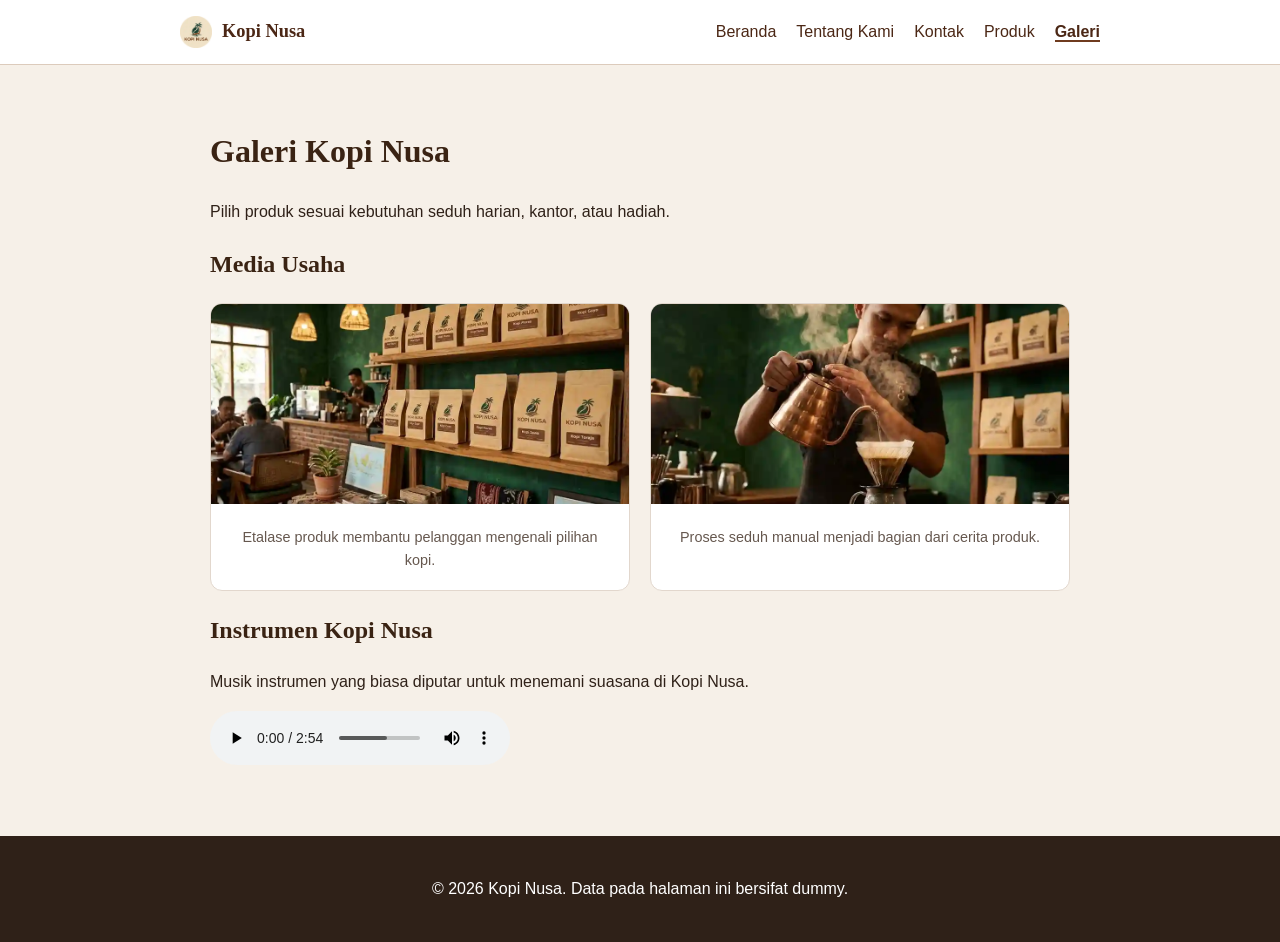
==== galeri.html @ d0b9334a "feat P03: Penambahan navigasi dan perbaikan media" ====
<!doctype html>
<html lang="id">

<head>
    <meta charset="utf-8" />
    <meta name="viewport" content="width=device-width, initial-scale=1" />
    <title>Galeri Kopi Nusa - Website UMKM</title>
    <link rel="stylesheet" href="css/style.css" />
</head>

<body>
    <a class="skip-link" href="#konten">Lewati ke konten utama</a>
    <header class="site-header">
        <nav class="nav" aria-label="Navigasi utama">
            <a class="brand" href="index.html">
                <img class="brand-logo" src="assets/images/logo_kopi_nusa_nw.webp" alt="Logo Kopi Nusa" />
                Kopi Nusa
            </a>
            <ul>
                <li><a href="index.html">Beranda</a></li>
                <li><a href="tentang.html">Tentang Kami</a></li>
                <li><a href="index.html#kontak">Kontak</a></li>
                <li><a href="produk.html">Produk</a></li>
                <li><a aria-current="page" href="galeri.html">Galeri</a></li>
            </ul>
        </nav>
    </header>
    <main id="konten" class="page">
        <h1>Galeri Kopi Nusa</h1>
        <p>Pilih produk sesuai kebutuhan seduh harian, kantor, atau hadiah.</p>
        <section aria-labelledby="media-title">
            <h2 id="media-title">Media Usaha</h2>
            <div class="gallery-list">
                <figure class="media-card">
                    <img src="assets/images/etalase_produk.webp" alt="Etalase Kopi Nusa berisi kemasan kopi lokal" />
                    <figcaption>Etalase produk membantu pelanggan mengenali pilihan kopi.</figcaption>
                </figure>
                <figure class="media-card">
                    <img src="assets/images/foto_barista.webp" alt="Barista menuang air panas ke dripper kopi" />
                    <figcaption>Proses seduh manual menjadi bagian dari cerita produk.</figcaption>
                </figure>
            </div>
        </section>
        <section aria-labelledby="instrumen-title">
            <h2 id="instrumen-title">Instrumen Kopi Nusa</h2>
            <p id="instrumen-note">Musik instrumen yang biasa diputar untuk menemani suasana di Kopi Nusa.
            </p>
            <audio controls aria-describedby="instrumen-note" src="assets/audio/kopi_nusa_instrumen.mp3">
                Browser Anda tidak mendukung pemutar audio.
            </audio>
        </section>
    </main>
    <footer class="site-footer">
        <p>&copy; 2026 Kopi Nusa. Data pada halaman ini bersifat dummy.</p>
    </footer>
</body>

</html>
---- css/style.css ----
/* Dasar & Tipografi */
* {
    box-sizing: border-box;
}

body {
    margin: 0;
    color: #2f2118;
    background-color: #f6f0e8;
    font-family: Arial, Helvetica, sans-serif;
    line-height: 1.6;
}

h1,
h2,
h3 {
    font-family: Georgia, "Times New Roman", serif;
    color: #3a2313;
}

.page {
    max-width: 900px;
    margin: 0 auto;
    padding: 40px 20px 64px;
}

/* Header & Navigasi */

.skip-link {
    position: absolute;
    left: -9999px;
    padding: 8px 12px;
    color: white;
    background: #2f2118;
    z-index: 10;
}

.skip-link:focus {
    top: 8px;
    left: 8px;
}

.site-header {
    padding: 16px 20px;
    background: #ffffff;
    border-bottom: 1px solid #dccbbc;
}

.nav {
    max-width: 920px;
    margin: 0 auto;
    display: flex;
    flex-wrap: wrap;
    align-items: center;
    justify-content: space-between;
    gap: 8px;
}

.brand {
    color: #4b2715;
    font-family: Georgia, serif;
    font-size: 1.15rem;
    font-weight: 700;
    text-decoration: none;
}

.nav ul {
    padding: 0;
    margin: 0;
    list-style: none;
    display: flex;
    gap: 20px;
}

.nav a {
    color: #4b2715;
    text-decoration: none;
}

.nav a:hover {
    text-decoration: underline;
}

.nav a[aria-current="page"] {
    font-weight: 800;
    border-bottom: 2px solid #6f3b1f;
}

a:focus-visible,
button:focus-visible {
    outline: 3px solid #2563eb;
    outline-offset: 3px;
}

/* Hero */

.hero {
    padding: 48px 32px;
    color: #ffffff;
    background-color: #6f3b1f;
    background-image: linear-gradient(160deg, #6f3b1f 0%, #4a2613 100%);
    border-radius: 16px;
    box-shadow: 0 4px 12px rgba(111, 59, 31, 0.2);
    text-align: center;
}

.hero h1 {
    margin: 8px 0 12px;
    color: #ffffff;
    font-size: 2.4rem;
}

.eyebrow {
    margin: 0;
    font-size: 0.85rem;
    font-weight: 700;
    letter-spacing: 0.08em;
    color: #ffd166;
}

.hero p {
    margin: 0 auto 24px;
    max-width: 460px;
    font-size: 1.05rem;
    opacity: 0.95;
}

.hero img {
    display: block;
    width: 100%;
    max-width: 420px;
    margin: 32px auto 0;
    border-radius: 12px;
}

button {
    padding: 12px 24px;
    color: #2f2118;
    font-size: 0.95rem;
    font-weight: 700;
    cursor: pointer;
    background-color: #ffd166;
    border: none;
    border-radius: 8px;
    transition: background-color 0.2s ease, transform 0.1s ease;
}

button:hover {
    background-color: #f7c548;
}

button:active {
    transform: scale(0.98);
}

/* Produk Unggulan */

.produk-section {
    margin-top: 48px;
}

.produk-section h2 {
    margin-bottom: 20px;
    font-size: 1.6rem;
    border-bottom: 2px solid #e0d5c8;
    padding-bottom: 8px;
}

.product-list {
    display: flex;
    flex-wrap: wrap;
    gap: 24px;
    justify-content: center;
}

.product-card {
    display: flex;
    flex-direction: column;
    overflow: hidden;
    background-color: #ffffff;
    border: 1px solid #e2d7cd;
    border-radius: 12px;
    box-sizing: border-box;
    flex: 1 1 250px;
    max-width: 280px;
}

.product-photo {
    display: block;
    width: 100%;
    height: 160px;
    object-fit: cover;
    background-color: #fcf8f3;
}

.product-body {
    padding: 18px 20px 22px;
    text-align: center;
    display: flex;
    flex-direction: column;
    align-items: center;
    flex: 1;
}

.product-card h3 {
    margin: 0 0 8px 0;
    font-size: 1.15rem;
    color: #4a2613;
}

.product-card .desc {
    margin: 0 0 16px 0;
    font-size: 0.9rem;
    color: #66584f;
    flex: 1;
}

.price {
    font-weight: 700;
    color: #6f3b1f;
    background-color: #fcf8f3;
    padding: 6px 16px;
    border-radius: 6px;
    font-size: 0.95rem;
    display: inline-block;
}

/* Kontak & Info Layanan */

.kontak-section {
    margin-top: 48px;
}

.kontak-section h2 {
    margin-bottom: 20px;
    font-size: 1.6rem;
    border-bottom: 2px solid #e0d5c8;
    padding-bottom: 8px;
}

.kontak-box {
    display: flex;
    flex-wrap: wrap;
    gap: 24px;
    justify-content: space-between;
    align-items: center;
    padding: 24px 28px;
    background-color: #fffaf3;
    border-left: 4px solid #6f3b1f;
    border-radius: 8px;
}

.kontak-info p {
    margin: 0 0 8px;
    font-size: 0.95rem;
}

.kontak-info p:last-child {
    margin-bottom: 0;
}

.kontak-link {
    display: inline-block;
    padding: 12px 22px;
    color: #ffffff;
    background-color: #6f3b1f;
    text-decoration: none;
    font-weight: 700;
    font-size: 0.95rem;
    border-radius: 8px;
    white-space: nowrap;
    transition: background-color 0.2s ease;
}

.kontak-link:hover {
    background-color: #4a2613;
}

/* Footer */

.site-footer {
    padding: 24px 20px;
    color: white;
    text-align: center;
    background: #2f2118;
}

/* Responsif */

@media (max-width: 640px) {
    .hero {
        padding: 36px 20px;
    }

    .hero h1 {
        font-size: 1.9rem;
    }

    .kontak-box {
        flex-direction: column;
        align-items: flex-start;
    }

    .kontak-link {
        width: 100%;
        text-align: center;
    }
}

/* Preferensi gerak */

@media (prefers-reduced-motion: reduce) {
    * {
        transition: none !important;
    }
}

/* Halaman Tentang */

.tentang-hero {
    padding: 40px 32px;
    text-align: center;
    background-color: #ffffff;
    border: 1px solid #e2d7cd;
    border-radius: 12px;
}

.tentang-hero .eyebrow {
    color: #6f3b1f;
}

.tentang-hero h1 {
    margin: 8px 0 12px;
    font-size: 2.1rem;
}

.tentang-hero p {
    margin: 0 auto;
    max-width: 480px;
    color: #66584f;
}

.tentang-hero img {
    display: block;
    width: 100%;
    max-width: 380px;
    margin: 28px auto 0;
    border-radius: 12px;
}

.nilai-section {
    margin-top: 48px;
}

.nilai-section h2 {
    margin-bottom: 20px;
    font-size: 1.6rem;
    border-bottom: 2px solid #e0d5c8;
    padding-bottom: 8px;
}

.nilai-section ul {
    margin: 0;
    padding: 0;
    list-style: none;
    display: grid;
    gap: 14px;
}

.nilai-section li {
    padding: 16px 20px;
    background-color: #fffaf3;
    border-left: 4px solid #6f3b1f;
    border-radius: 8px;
    color: #4a2613;
    font-size: 0.95rem;
}

/* Aside (Tips Pelanggan) */

.tips-section {
    margin-top: 48px;
    padding: 24px 28px;
    background-color: #ffffff;
    border: 1px dashed #6f3b1f;
    border-radius: 12px;
}

.tips-section h2 {
    margin-top: 0;
    margin-bottom: 16px;
    font-size: 1.4rem;
    color: #4a2613;
    border-bottom: 2px solid #e0d5c8;
    padding-bottom: 8px;
}

.tips-list {
    margin: 0;
    padding-left: 20px;
    color: #2f2118;
}

.tips-list li {
    margin-bottom: 10px;
    font-size: 0.95rem;
}

.tips-list li:last-child {
    margin-bottom: 0;
}

img {
    max-width: 100%;
    height: auto;
}

figure {
    margin: 0 0 24px;
}

figcaption {
    margin-top: 8px;
    color: #6b5b52;
}

table {
    width: 100%;
    border-collapse: collapse;
}

caption {
    margin-bottom: 8px;
    font-weight: 700;
    text-align: left;
}

th,
td {
    padding: 10px;
    text-align: left;
    border: 1px solid #dccbbc;
}

/* Galeri Produk (produk.html) — pakai Grid & Flexbox */

.product-gallery {
    margin: 24px 0 32px;
}

.produk-grid {
    display: grid;
    grid-template-columns: repeat(auto-fit, minmax(220px, 1fr));
    gap: 20px;
}

.produk-figure {
    margin: 0;
    display: flex;
    flex-direction: column;
    overflow: hidden;
    background-color: #ffffff;
    border: 1px solid #e2d7cd;
    border-radius: 12px;
}

.produk-figure img {
    display: block;
    width: 100%;
    height: 180px;
    object-fit: cover;
}

.produk-figure figcaption {
    display: flex;
    flex-direction: column;
    gap: 4px;
    padding: 14px 16px 18px;
    text-align: center;
}

.produk-figure figcaption strong {
    color: #4a2613;
    font-size: 1rem;
}

.produk-figure figcaption span {
    color: #66584f;
    font-size: 0.9rem;
}

.produk-baru {
    border: 2px solid #ffd166;
}

.badge {
    display: inline-block;
    margin-left: 6px;
    padding: 2px 8px;
    color: #4a2613;
    background-color: #ffd166;
    border-radius: 999px;
    font-size: 0.7rem;
    font-weight: 700;
    vertical-align: middle;
}

.brand {
    display: flex;
    align-items: center;
    gap: 10px;
}

.brand-logo {
    display: block;
    width: 32px;
    height: 32px;
    object-fit: contain;
}
/* Galeri Media (galeri.html) */

.gallery-list {
    display: grid;
    grid-template-columns: repeat(auto-fit, minmax(220px, 1fr));
    gap: 20px;
    margin-top: 20px;
}

.media-card {
    margin: 0;
    display: flex;
    flex-direction: column;
    overflow: hidden;
    background-color: #ffffff;
    border: 1px solid #e2d7cd;
    border-radius: 12px;
}

.media-card img {
    display: block;
    width: 100%;
    height: 200px;
    object-fit: cover;
}

.media-card figcaption {
    padding: 14px 16px 18px;
    text-align: center;
    color: #66584f;
    font-size: 0.9rem;
}
.kontak-aksi {
    display: flex;
    flex-direction: column;
    gap: 12px;
}
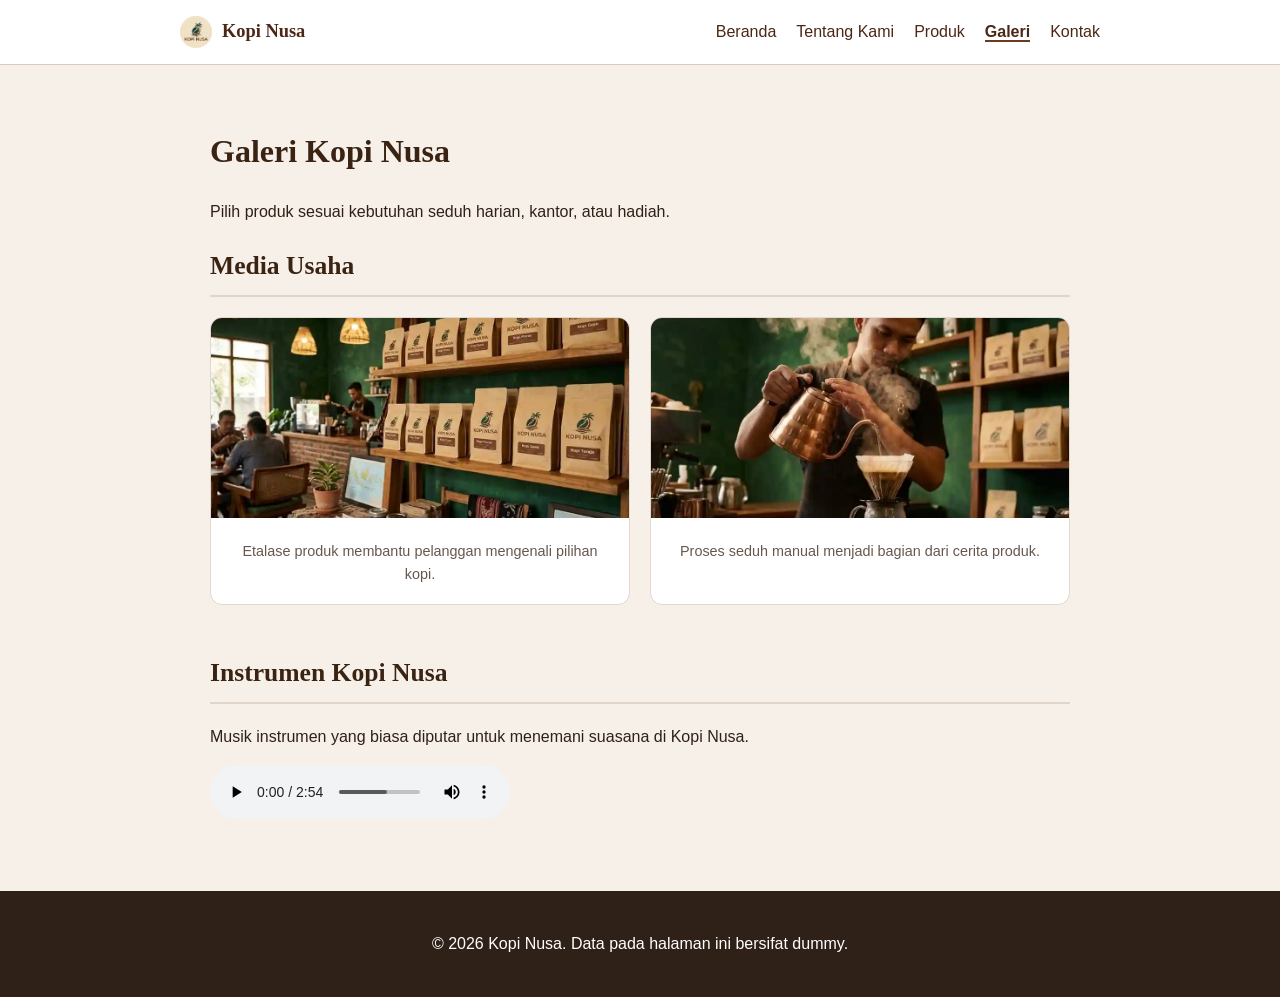
==== commit fe2d19ed: "feat : menambah navigasi kontak dan halaman kontak" ====
--- a/galeri.html
+++ b/galeri.html
@@ -19,9 +19,9 @@
             <ul>
                 <li><a href="index.html">Beranda</a></li>
                 <li><a href="tentang.html">Tentang Kami</a></li>
-                <li><a href="index.html#kontak">Kontak</a></li>
                 <li><a href="produk.html">Produk</a></li>
                 <li><a aria-current="page" href="galeri.html">Galeri</a></li>
+                <li><a href="kontak.html">Kontak</a></li>
             </ul>
         </nav>
     </header>
--- a/css/style.css
+++ b/css/style.css
@@ -315,9 +315,9 @@
     }
 }
 
-/* Halaman Tentang */
-
-.tentang-hero {
+/* Hero halaman dalam (Tentang, Kontak, Produk, Galeri) */
+
+.page-hero {
     padding: 40px 32px;
     text-align: center;
     background-color: #ffffff;
@@ -325,22 +325,22 @@
     border-radius: 12px;
 }
 
-.tentang-hero .eyebrow {
+.page-hero .eyebrow {
     color: #6f3b1f;
 }
 
-.tentang-hero h1 {
+.page-hero h1 {
     margin: 8px 0 12px;
     font-size: 2.1rem;
 }
 
-.tentang-hero p {
+.page-hero p {
     margin: 0 auto;
     max-width: 480px;
     color: #66584f;
 }
 
-.tentang-hero img {
+.page-hero img {
     display: block;
     width: 100%;
     max-width: 380px;
@@ -517,6 +517,7 @@
     height: 32px;
     object-fit: contain;
 }
+
 /* Galeri Media (galeri.html) */
 
 .gallery-list {
@@ -549,8 +550,149 @@
     color: #66584f;
     font-size: 0.9rem;
 }
+
 .kontak-aksi {
     display: flex;
     flex-direction: column;
     gap: 12px;
+}
+
+/* Jarak & judul antar-section di halaman dalam (Kontak, Produk, Galeri) */
+
+main > section + section {
+    margin-top: 48px;
+}
+
+main > section h2 {
+    margin-bottom: 20px;
+    font-size: 1.6rem;
+    border-bottom: 2px solid #e0d5c8;
+    padding-bottom: 8px;
+}
+
+#form-kontak {
+    padding: 28px 28px 32px;
+    background-color: #ffffff;
+    border: 1px solid #e2d7cd;
+    border-radius: 12px;
+}
+
+.field {
+    margin-bottom: 20px;
+}
+
+.field label {
+    display: block;
+    margin-bottom: 8px;
+    font-weight: 700;
+    color: #4a2613;
+}
+
+.field input[type="text"],
+.field input[type="email"],
+.field input[type="tel"],
+.field select,
+.field textarea {
+    width: 100%;
+    padding: 12px 14px;
+    color: #2f2118;
+    font-size: 1rem;
+    font-family: inherit;
+    background-color: #fcf8f3;
+    border: 1px solid #dccbbc;
+    border-radius: 8px;
+    transition: border-color 0.2s ease, background-color 0.2s ease;
+}
+
+.field input:hover,
+.field select:hover,
+.field textarea:hover {
+    border-color: #b79c86;
+}
+
+.field input:focus-visible,
+.field select:focus-visible,
+.field textarea:focus-visible {
+    background-color: #ffffff;
+    border-color: #6f3b1f;
+    outline: 3px solid #2563eb;
+    outline-offset: 2px;
+}
+
+.field select {
+    cursor: pointer;
+}
+
+.field textarea {
+    resize: vertical;
+    min-height: 130px;
+    line-height: 1.5;
+}
+
+.hint {
+    margin: 8px 0 0;
+    color: #66584f;
+    font-size: 0.85rem;
+}
+
+fieldset {
+    margin: 0 0 20px;
+    padding: 18px 20px 20px;
+    background-color: #fcf8f3;
+    border: 1px solid #dccbbc;
+    border-radius: 8px;
+}
+
+legend {
+    padding: 0 8px;
+    font-size: 1rem;
+    font-weight: 700;
+    color: #4a2613;
+}
+
+fieldset label {
+    display: flex;
+    align-items: center;
+    gap: 10px;
+    margin-bottom: 10px;
+    font-size: 0.95rem;
+    color: #2f2118;
+}
+
+fieldset label:last-child {
+    margin-bottom: 0;
+}
+
+fieldset input[type="radio"] {
+    width: 18px;
+    height: 18px;
+    accent-color: #6f3b1f;
+    flex-shrink: 0;
+}
+
+fieldset input[type="radio"]:focus-visible {
+    outline: 3px solid #2563eb;
+    outline-offset: 2px;
+}
+
+#form-kontak button[type="submit"] {
+    margin-top: 8px;
+    width: 100%;
+}
+
+@media (min-width: 480px) {
+    #form-kontak button[type="submit"] {
+        width: auto;
+        min-width: 220px;
+    }
+}
+
+#preview-form {
+    padding: 16px 18px;
+    white-space: pre-wrap;
+    color: #2f2118;
+    background: #ffffff;
+    border: 1px solid #dccbbc;
+    border-radius: 8px;
+    font-size: 0.95rem;
 }
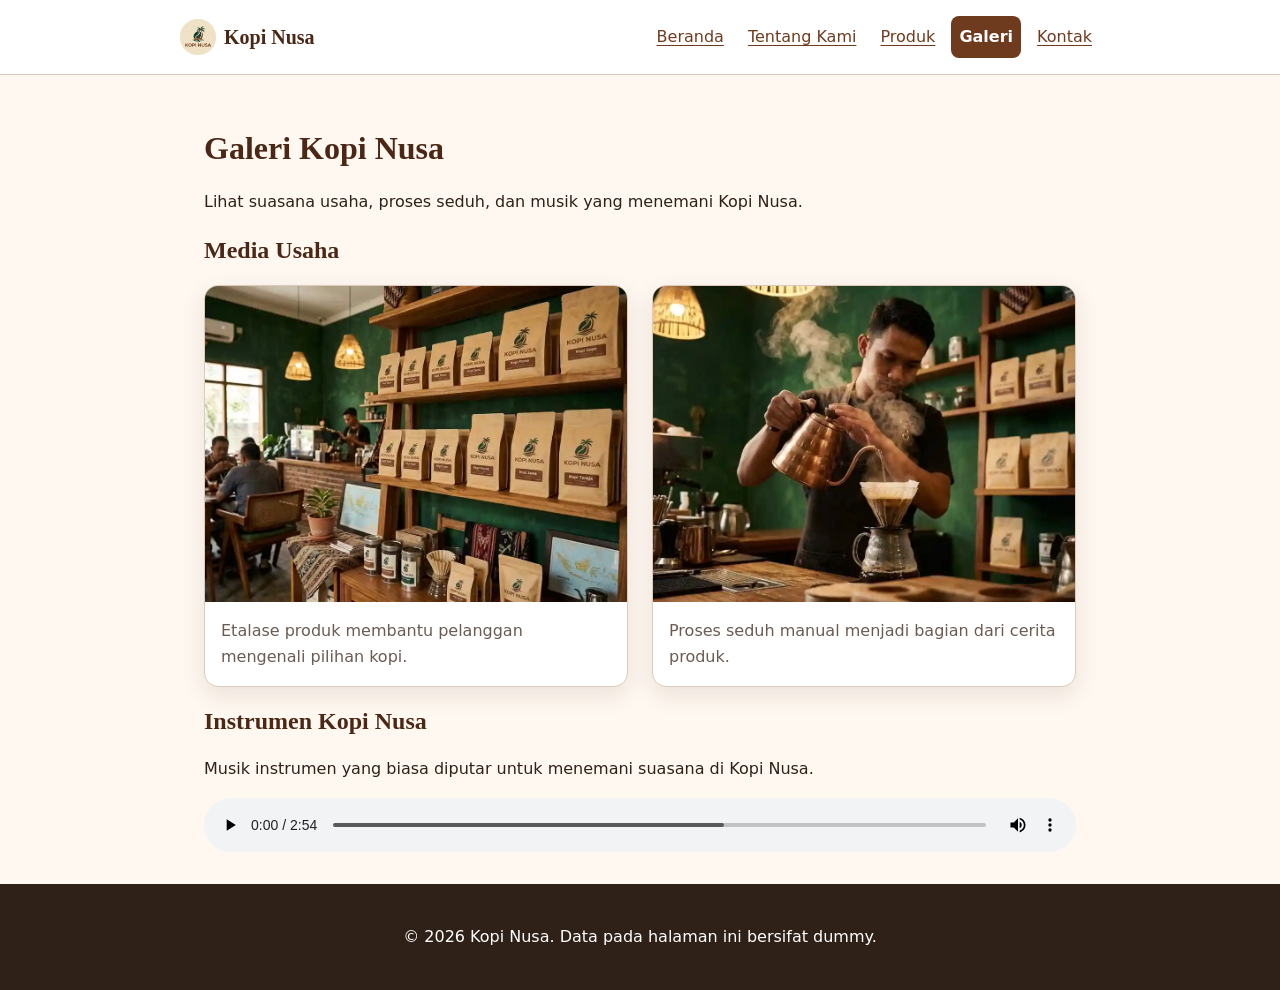
==== commit ce645951: "Feat (P06) : Penambahan flex dan grid, serta penyesuaian html dan css" ====
--- a/galeri.html
+++ b/galeri.html
@@ -27,10 +27,10 @@
     </header>
     <main id="konten" class="page">
         <h1>Galeri Kopi Nusa</h1>
-        <p>Pilih produk sesuai kebutuhan seduh harian, kantor, atau hadiah.</p>
+        <p>Lihat suasana usaha, proses seduh, dan musik yang menemani Kopi Nusa.</p>
         <section aria-labelledby="media-title">
             <h2 id="media-title">Media Usaha</h2>
-            <div class="gallery-list">
+            <div class="gallery-grid">
                 <figure class="media-card">
                     <img src="assets/images/etalase_produk.webp" alt="Etalase Kopi Nusa berisi kemasan kopi lokal" />
                     <figcaption>Etalase produk membantu pelanggan mengenali pilihan kopi.</figcaption>
--- a/css/style.css
+++ b/css/style.css
@@ -1,698 +1,549 @@
-/* Dasar & Tipografi */
-* {
+:root {
+    --color-primary: #6f3b1f;
+    --color-primary-strong: #4b2715;
+    --color-text: #2f2118;
+    --color-muted: #6b5b52;
+    --color-surface: #ffffff;
+    --color-surface-soft: #fff8f0;
+    --color-border: #dccbbc;
+    --color-focus: #1d4ed8;
+    --space-1: 0.5rem;
+    --space-2: 0.75rem;
+    --space-3: 1rem;
+    --space-4: 1.5rem;
+    --space-5: 2rem;
+    --radius-sm: 0.5rem;
+    --radius-md: 0.875rem;
+    --shadow-card: 0 0.5rem 1.5rem rgb(47 33 24 / 0.1);
+
+    --color-accent-text: #9a4a10;
+    --color-interactive-bg: #ffd166;
+    --color-interactive-hover: #ffbf3d;
+    --color-focus-inverse: #ffd166;
+    --color-border-strong: #8a7565;
+
+    --radius-lg: 1.5rem;
+    --radius-pill: 999px;
+
+    --font-body: system-ui, -apple-system, BlinkMacSystemFont, "Segoe UI", sans-serif;
+    --font-heading: Georgia, "Times New Roman", serif;
+}
+
+*,
+*::before,
+*::after {
     box-sizing: border-box;
 }
 
+html {
+    color-scheme: light;
+}
+
 body {
     margin: 0;
-    color: #2f2118;
-    background-color: #f6f0e8;
-    font-family: Arial, Helvetica, sans-serif;
+    color: var(--color-text);
+    background: var(--color-surface-soft);
+    font-family: var(--font-body);
+    font-size: 1rem;
     line-height: 1.6;
 }
 
 h1,
 h2,
 h3 {
-    font-family: Georgia, "Times New Roman", serif;
-    color: #3a2313;
+    color: var(--color-primary-strong);
+    font-family: var(--font-heading);
+    line-height: 1.25;
+}
+
+a {
+    color: var(--color-primary);
+    text-decoration: underline;
+    text-underline-offset: 0.2em;
+}
+
+a:hover {
+    color: var(--color-primary-strong);
+    text-decoration-thickness: 3px;
+}
+
+img {
+    max-width: 100%;
+    height: auto;
+}
+
+figure {
+    margin: 0 0 var(--space-4);
+}
+
+figcaption {
+    margin-top: var(--space-1);
+    color: var(--color-muted);
 }
 
 .page {
-    max-width: 900px;
+    max-width: 920px;
     margin: 0 auto;
-    padding: 40px 20px 64px;
-}
-
-/* Header & Navigasi */
+    padding: var(--space-5) var(--space-4);
+}
+
+.produk-section,
+.kontak-section {
+    margin-top: var(--space-5);
+}
+
+.eyebrow {
+    margin: 0 0 var(--space-1);
+    color: var(--color-accent-text);
+    font-weight: 700;
+    letter-spacing: 0.14em;
+    text-transform: uppercase;
+}
+
+.hint {
+    margin: var(--space-1) 0 0;
+    color: var(--color-muted);
+    font-size: 0.875rem;
+}
 
 .skip-link {
     position: absolute;
     left: -9999px;
-    padding: 8px 12px;
-    color: white;
-    background: #2f2118;
     z-index: 10;
+    padding: var(--space-1) var(--space-3);
+    color: var(--color-surface);
+    background: var(--color-text);
 }
 
 .skip-link:focus {
-    top: 8px;
-    left: 8px;
+    top: var(--space-1);
+    left: var(--space-1);
+}
+
+a:focus-visible,
+button:focus-visible,
+input:focus-visible,
+select:focus-visible,
+textarea:focus-visible {
+    outline: 3px solid var(--color-focus);
+    outline-offset: 3px;
+}
+
+.hero a:focus-visible,
+.hero button:focus-visible,
+.site-footer a:focus-visible,
+.skip-link:focus-visible {
+    outline-color: var(--color-focus-inverse);
 }
 
 .site-header {
-    padding: 16px 20px;
-    background: #ffffff;
-    border-bottom: 1px solid #dccbbc;
+    padding: var(--space-3) var(--space-4);
+    background: var(--color-surface);
+    border-bottom: 1px solid var(--color-border);
 }
 
 .nav {
+    display: flex;
+    flex-direction: row;
+    flex-wrap: wrap;
+    align-items: center;            
+    justify-content: space-between; 
+    gap: var(--space-1) var(--space-4);
     max-width: 920px;
     margin: 0 auto;
+}
+
+.brand {
+    display: inline-flex;
+    align-items: center;
+    gap: var(--space-1);
+    color: var(--color-primary-strong);
+    font-family: var(--font-heading);
+    font-size: 1.25rem;
+    font-weight: 800;
+    text-decoration: none;
+}
+
+.brand-logo {
+    width: 2.25rem;
+    height: 2.25rem;
+}
+
+.nav ul {
     display: flex;
     flex-wrap: wrap;
     align-items: center;
-    justify-content: space-between;
-    gap: 8px;
-}
-
-.brand {
-    color: #4b2715;
-    font-family: Georgia, serif;
-    font-size: 1.15rem;
+    gap: var(--space-1);
+    padding: 0;
+    margin: 0;
+    list-style: none;
+}
+
+.nav li a {
+    display: inline-block;
+    padding: var(--space-1);
+    border-radius: var(--radius-sm);
+}
+
+.nav li a[aria-current="page"] {
+    color: var(--color-surface);
+    background: var(--color-primary);
+    font-weight: 800;
+    text-decoration: none;
+}
+
+button,
+.kontak-link,
+.card-link {
+    display: inline-block;
+    padding: var(--space-1) var(--space-4);
+    color: var(--color-text);
+    font: inherit;
     font-weight: 700;
     text-decoration: none;
-}
-
-.nav ul {
-    padding: 0;
-    margin: 0;
-    list-style: none;
-    display: flex;
-    gap: 20px;
-}
-
-.nav a {
-    color: #4b2715;
-    text-decoration: none;
-}
-
-.nav a:hover {
-    text-decoration: underline;
-}
-
-.nav a[aria-current="page"] {
+    cursor: pointer;
+    background: var(--color-interactive-bg);
+    border: 2px solid var(--color-interactive-bg);
+    border-radius: var(--radius-pill);
+}
+
+button:hover,
+.kontak-link:hover,
+.card-link:hover {
+    color: var(--color-text);
+    background: var(--color-interactive-hover);
+    border-color: var(--color-interactive-hover);
+}
+
+.card-link {
+    padding: var(--space-1) var(--space-3);
+}
+
+.kontak-link-ig,
+.card-link-secondary,
+.button-secondary {
+    color: var(--color-primary);
+    background: var(--color-surface);
+    border-color: var(--color-primary);
+}
+
+.kontak-link-ig:hover,
+.card-link-secondary:hover,
+.button-secondary:hover {
+    color: var(--color-surface);
+    background: var(--color-primary);
+    border-color: var(--color-primary);
+}
+
+.hero {
+    display: grid;
+    grid-template-columns: minmax(0, 1.2fr) minmax(0, 1fr);
+    grid-template-rows: auto;
+    gap: var(--space-5);
+    align-items: center;
+    padding: var(--space-5);
+    color: var(--color-surface);
+    background: var(--color-primary);
+    border-radius: var(--radius-lg);
+}
+
+.hero-content {
+    display: flex;
+    flex-direction: column;         
+    align-items: flex-start;        
+    gap: var(--space-3);
+}
+
+.hero-content > * {
+    margin: 0;
+}
+
+.hero h1 {
+    color: var(--color-surface);
+}
+
+.hero .eyebrow {
+    color: var(--color-surface);
+}
+
+.hero-image {
+    display: block;
+    width: 100%;
+    aspect-ratio: 4 / 3;
+    object-fit: cover;
+    border-radius: var(--radius-md);
+}
+
+.page-hero,
+.tentang-hero {
+    padding: var(--space-4);
+    margin-bottom: var(--space-4);
+    background: var(--color-surface);
+    border: 1px solid var(--color-border);
+    border-radius: var(--radius-lg);
+}
+
+.tentang-hero img {
+    display: block;
+    border-radius: var(--radius-md);
+}
+
+.product-grid {
+    display: grid;
+    grid-template-columns: repeat(2, minmax(0, 1fr));
+    gap: var(--space-4);
+    align-items: stretch;           
+}
+
+.product-card {
+    position: relative;             
+    display: flex;
+    flex-direction: column;         
+    margin: 0;
+    overflow: hidden;
+    background: var(--color-surface);
+    border: 1px solid var(--color-border);
+    border-radius: var(--radius-md);
+    box-shadow: var(--shadow-card);
+}
+
+.product-card-new {
+    border: 2px solid var(--color-accent-text);
+}
+
+.product-photo,
+.product-card img {
+    display: block;
+    width: 100%;
+    aspect-ratio: 4 / 3;
+    object-fit: cover;
+}
+
+.product-body {
+    display: flex;
+    flex: 1;                        
+    flex-direction: column;
+    gap: var(--space-1);
+    padding: var(--space-3);
+    margin: 0;
+}
+
+.product-body h3,
+.product-body p {
+    margin: 0;
+}
+
+.price {
+    color: var(--color-accent-text);
+    font-size: 1.125rem;
     font-weight: 800;
-    border-bottom: 2px solid #6f3b1f;
-}
-
-a:focus-visible,
-button:focus-visible {
-    outline: 3px solid #2563eb;
-    outline-offset: 3px;
-}
-
-/* Hero */
-
-.hero {
-    padding: 48px 32px;
-    color: #ffffff;
-    background-color: #6f3b1f;
-    background-image: linear-gradient(160deg, #6f3b1f 0%, #4a2613 100%);
-    border-radius: 16px;
-    box-shadow: 0 4px 12px rgba(111, 59, 31, 0.2);
-    text-align: center;
-}
-
-.hero h1 {
-    margin: 8px 0 12px;
-    color: #ffffff;
-    font-size: 2.4rem;
-}
-
-.eyebrow {
-    margin: 0;
-    font-size: 0.85rem;
+}
+
+.card-actions {
+    display: flex;
+    flex-direction: row;            
+    flex-wrap: wrap;
+    align-items: center;            
+    gap: var(--space-1);
+    margin-top: auto;               
+    padding-top: var(--space-1);
+}
+
+.product-badge {
+    position: absolute;
+    top: var(--space-2);
+    right: var(--space-2);
+    display: inline-block;
+    padding: 0 var(--space-1);
+    color: var(--color-surface);
+    font-family: var(--font-body);
+    font-size: 0.8125rem;
     font-weight: 700;
-    letter-spacing: 0.08em;
-    color: #ffd166;
-}
-
-.hero p {
-    margin: 0 auto 24px;
-    max-width: 460px;
-    font-size: 1.05rem;
-    opacity: 0.95;
-}
-
-.hero img {
+    line-height: 1.4;
+    background: var(--color-accent-text);
+    border-radius: var(--radius-pill);
+}
+
+.kontak-box {
+    display: flex;
+    flex-direction: row;            
+    flex-wrap: wrap;
+    align-items: flex-start;        
+    gap: var(--space-4);
+    padding: var(--space-4);
+    background: var(--color-surface);
+    border: 1px solid var(--color-border);
+    border-radius: var(--radius-md);
+}
+
+.kontak-info,
+.kontak-aksi {
+    flex: 1 1 16rem;
+    min-width: 0;
+}
+
+.kontak-info p {
+    margin: 0 0 var(--space-1);
+}
+
+.kontak-aksi {
+    display: flex;
+    flex-direction: column;         
+    align-items: flex-start;        
+    gap: var(--space-1);
+}
+
+.gallery-grid {
+    display: grid;
+    grid-template-columns: repeat(2, minmax(0, 1fr));
+    gap: var(--space-4);
+    align-items: start;
+}
+
+.media-card {
+    margin: 0;
+    overflow: hidden;
+    background: var(--color-surface);
+    border: 1px solid var(--color-border);
+    border-radius: var(--radius-md);
+    box-shadow: var(--shadow-card);
+}
+
+.media-card img {
     display: block;
     width: 100%;
-    max-width: 420px;
-    margin: 32px auto 0;
-    border-radius: 12px;
-}
-
-button {
-    padding: 12px 24px;
-    color: #2f2118;
-    font-size: 0.95rem;
-    font-weight: 700;
-    cursor: pointer;
-    background-color: #ffd166;
-    border: none;
-    border-radius: 8px;
-    transition: background-color 0.2s ease, transform 0.1s ease;
-}
-
-button:hover {
-    background-color: #f7c548;
-}
-
-button:active {
-    transform: scale(0.98);
-}
-
-/* Produk Unggulan */
-
-.produk-section {
-    margin-top: 48px;
-}
-
-.produk-section h2 {
-    margin-bottom: 20px;
-    font-size: 1.6rem;
-    border-bottom: 2px solid #e0d5c8;
-    padding-bottom: 8px;
-}
-
-.product-list {
-    display: flex;
-    flex-wrap: wrap;
-    gap: 24px;
-    justify-content: center;
-}
-
-.product-card {
-    display: flex;
-    flex-direction: column;
-    overflow: hidden;
-    background-color: #ffffff;
-    border: 1px solid #e2d7cd;
-    border-radius: 12px;
-    box-sizing: border-box;
-    flex: 1 1 250px;
-    max-width: 280px;
-}
-
-.product-photo {
+    aspect-ratio: 4 / 3;
+    object-fit: cover;
+}
+
+.media-card figcaption {
+    padding: var(--space-3);
+    margin: 0;
+}
+
+audio {
     display: block;
     width: 100%;
-    height: 160px;
-    object-fit: cover;
-    background-color: #fcf8f3;
-}
-
-.product-body {
-    padding: 18px 20px 22px;
-    text-align: center;
-    display: flex;
-    flex-direction: column;
-    align-items: center;
-    flex: 1;
-}
-
-.product-card h3 {
-    margin: 0 0 8px 0;
-    font-size: 1.15rem;
-    color: #4a2613;
-}
-
-.product-card .desc {
-    margin: 0 0 16px 0;
-    font-size: 0.9rem;
-    color: #66584f;
-    flex: 1;
-}
-
-.price {
-    font-weight: 700;
-    color: #6f3b1f;
-    background-color: #fcf8f3;
-    padding: 6px 16px;
-    border-radius: 6px;
-    font-size: 0.95rem;
-    display: inline-block;
-}
-
-/* Kontak & Info Layanan */
-
-.kontak-section {
-    margin-top: 48px;
-}
-
-.kontak-section h2 {
-    margin-bottom: 20px;
-    font-size: 1.6rem;
-    border-bottom: 2px solid #e0d5c8;
-    padding-bottom: 8px;
-}
-
-.kontak-box {
-    display: flex;
-    flex-wrap: wrap;
-    gap: 24px;
-    justify-content: space-between;
-    align-items: center;
-    padding: 24px 28px;
-    background-color: #fffaf3;
-    border-left: 4px solid #6f3b1f;
-    border-radius: 8px;
-}
-
-.kontak-info p {
-    margin: 0 0 8px;
-    font-size: 0.95rem;
-}
-
-.kontak-info p:last-child {
-    margin-bottom: 0;
-}
-
-.kontak-link {
-    display: inline-block;
-    padding: 12px 22px;
-    color: #ffffff;
-    background-color: #6f3b1f;
-    text-decoration: none;
-    font-weight: 700;
-    font-size: 0.95rem;
-    border-radius: 8px;
-    white-space: nowrap;
-    transition: background-color 0.2s ease;
-}
-
-.kontak-link:hover {
-    background-color: #4a2613;
-}
-
-/* Footer */
-
-.site-footer {
-    padding: 24px 20px;
-    color: white;
-    text-align: center;
-    background: #2f2118;
-}
-
-/* Responsif */
-
-@media (max-width: 640px) {
-    .hero {
-        padding: 36px 20px;
-    }
-
-    .hero h1 {
-        font-size: 1.9rem;
-    }
-
-    .kontak-box {
-        flex-direction: column;
-        align-items: flex-start;
-    }
-
-    .kontak-link {
-        width: 100%;
-        text-align: center;
-    }
-}
-
-/* Preferensi gerak */
-
-@media (prefers-reduced-motion: reduce) {
-    * {
-        transition: none !important;
-    }
-}
-
-/* Hero halaman dalam (Tentang, Kontak, Produk, Galeri) */
-
-.page-hero {
-    padding: 40px 32px;
-    text-align: center;
-    background-color: #ffffff;
-    border: 1px solid #e2d7cd;
-    border-radius: 12px;
-}
-
-.page-hero .eyebrow {
-    color: #6f3b1f;
-}
-
-.page-hero h1 {
-    margin: 8px 0 12px;
-    font-size: 2.1rem;
-}
-
-.page-hero p {
-    margin: 0 auto;
-    max-width: 480px;
-    color: #66584f;
-}
-
-.page-hero img {
-    display: block;
-    width: 100%;
-    max-width: 380px;
-    margin: 28px auto 0;
-    border-radius: 12px;
-}
-
-.nilai-section {
-    margin-top: 48px;
-}
-
-.nilai-section h2 {
-    margin-bottom: 20px;
-    font-size: 1.6rem;
-    border-bottom: 2px solid #e0d5c8;
-    padding-bottom: 8px;
-}
-
-.nilai-section ul {
-    margin: 0;
-    padding: 0;
-    list-style: none;
-    display: grid;
-    gap: 14px;
-}
-
-.nilai-section li {
-    padding: 16px 20px;
-    background-color: #fffaf3;
-    border-left: 4px solid #6f3b1f;
-    border-radius: 8px;
-    color: #4a2613;
-    font-size: 0.95rem;
-}
-
-/* Aside (Tips Pelanggan) */
+}
+
+.product-card figcaption.product-body {
+    margin: 0;
+    color: var(--color-muted);
+}
 
 .tips-section {
-    margin-top: 48px;
-    padding: 24px 28px;
-    background-color: #ffffff;
-    border: 1px dashed #6f3b1f;
-    border-radius: 12px;
-}
-
-.tips-section h2 {
-    margin-top: 0;
-    margin-bottom: 16px;
-    font-size: 1.4rem;
-    color: #4a2613;
-    border-bottom: 2px solid #e0d5c8;
-    padding-bottom: 8px;
+    padding: var(--space-3) var(--space-4);
+    margin-top: var(--space-5);
+    background: var(--color-surface);
+    border-left: 6px solid var(--color-accent-text);
+    border-radius: var(--radius-sm);
 }
 
 .tips-list {
-    margin: 0;
-    padding-left: 20px;
-    color: #2f2118;
-}
-
-.tips-list li {
-    margin-bottom: 10px;
-    font-size: 0.95rem;
-}
-
-.tips-list li:last-child {
-    margin-bottom: 0;
-}
-
-img {
-    max-width: 100%;
-    height: auto;
-}
-
-figure {
-    margin: 0 0 24px;
-}
-
-figcaption {
-    margin-top: 8px;
-    color: #6b5b52;
+    padding-left: var(--space-4);
 }
 
 table {
     width: 100%;
+    background: var(--color-surface);
     border-collapse: collapse;
 }
 
 caption {
-    margin-bottom: 8px;
+    margin-bottom: var(--space-1);
     font-weight: 700;
     text-align: left;
 }
 
 th,
 td {
-    padding: 10px;
+    padding: var(--space-1) var(--space-3);
     text-align: left;
-    border: 1px solid #dccbbc;
-}
-
-/* Galeri Produk (produk.html) — pakai Grid & Flexbox */
-
-.product-gallery {
-    margin: 24px 0 32px;
-}
-
-.produk-grid {
-    display: grid;
-    grid-template-columns: repeat(auto-fit, minmax(220px, 1fr));
-    gap: 20px;
-}
-
-.produk-figure {
-    margin: 0;
-    display: flex;
-    flex-direction: column;
-    overflow: hidden;
-    background-color: #ffffff;
-    border: 1px solid #e2d7cd;
-    border-radius: 12px;
-}
-
-.produk-figure img {
+    border: 1px solid var(--color-border-strong);
+}
+
+thead th {
+    color: var(--color-surface);
+    background: var(--color-primary);
+}
+
+.field {
+    margin-bottom: var(--space-3);
+}
+
+.field label {
+    display: block;
+    margin-bottom: var(--space-1);
+    font-weight: 700;
+}
+
+input[type="text"],
+input[type="email"],
+input[type="tel"],
+select,
+textarea {
     display: block;
     width: 100%;
-    height: 180px;
-    object-fit: cover;
-}
-
-.produk-figure figcaption {
-    display: flex;
-    flex-direction: column;
-    gap: 4px;
-    padding: 14px 16px 18px;
+    padding: var(--space-1) var(--space-3);
+    color: var(--color-text);
+    font: inherit;
+    background: var(--color-surface);
+    border: 2px solid var(--color-border-strong);
+    border-radius: var(--radius-sm);
+}
+
+input::placeholder,
+textarea::placeholder {
+    color: var(--color-muted);
+}
+
+input:focus-visible,
+select:focus-visible,
+textarea:focus-visible {
+    border-color: var(--color-focus);
+}
+
+fieldset {
+    padding: var(--space-3);
+    margin: 0 0 var(--space-3);
+    border: 1px solid var(--color-border-strong);
+    border-radius: var(--radius-sm);
+}
+
+legend {
+    padding: 0 var(--space-1);
+    font-weight: 700;
+}
+
+fieldset label {
+    display: block;
+    padding: var(--space-1) 0;
+}
+
+input[type="radio"] {
+    width: auto;
+    accent-color: var(--color-primary);
+}
+
+.form-actions {
+    display: flex;
+    flex-direction: row;            
+    flex-wrap: wrap;
+    align-items: center;
+    gap: var(--space-2);
+}
+
+#preview-form {
+    padding: var(--space-3);
+    white-space: pre-wrap;
+    background: var(--color-surface);
+    border: 1px solid var(--color-border-strong);
+    border-radius: var(--radius-sm);
+}
+
+.site-footer {
+    padding: var(--space-4);
+    color: var(--color-surface);
     text-align: center;
-}
-
-.produk-figure figcaption strong {
-    color: #4a2613;
-    font-size: 1rem;
-}
-
-.produk-figure figcaption span {
-    color: #66584f;
-    font-size: 0.9rem;
-}
-
-.produk-baru {
-    border: 2px solid #ffd166;
-}
-
-.badge {
-    display: inline-block;
-    margin-left: 6px;
-    padding: 2px 8px;
-    color: #4a2613;
-    background-color: #ffd166;
-    border-radius: 999px;
-    font-size: 0.7rem;
-    font-weight: 700;
-    vertical-align: middle;
-}
-
-.brand {
-    display: flex;
-    align-items: center;
-    gap: 10px;
-}
-
-.brand-logo {
-    display: block;
-    width: 32px;
-    height: 32px;
-    object-fit: contain;
-}
-
-/* Galeri Media (galeri.html) */
-
-.gallery-list {
-    display: grid;
-    grid-template-columns: repeat(auto-fit, minmax(220px, 1fr));
-    gap: 20px;
-    margin-top: 20px;
-}
-
-.media-card {
-    margin: 0;
-    display: flex;
-    flex-direction: column;
-    overflow: hidden;
-    background-color: #ffffff;
-    border: 1px solid #e2d7cd;
-    border-radius: 12px;
-}
-
-.media-card img {
-    display: block;
-    width: 100%;
-    height: 200px;
-    object-fit: cover;
-}
-
-.media-card figcaption {
-    padding: 14px 16px 18px;
-    text-align: center;
-    color: #66584f;
-    font-size: 0.9rem;
-}
-
-.kontak-aksi {
-    display: flex;
-    flex-direction: column;
-    gap: 12px;
-}
-
-/* Jarak & judul antar-section di halaman dalam (Kontak, Produk, Galeri) */
-
-main > section + section {
-    margin-top: 48px;
-}
-
-main > section h2 {
-    margin-bottom: 20px;
-    font-size: 1.6rem;
-    border-bottom: 2px solid #e0d5c8;
-    padding-bottom: 8px;
-}
-
-#form-kontak {
-    padding: 28px 28px 32px;
-    background-color: #ffffff;
-    border: 1px solid #e2d7cd;
-    border-radius: 12px;
-}
-
-.field {
-    margin-bottom: 20px;
-}
-
-.field label {
-    display: block;
-    margin-bottom: 8px;
-    font-weight: 700;
-    color: #4a2613;
-}
-
-.field input[type="text"],
-.field input[type="email"],
-.field input[type="tel"],
-.field select,
-.field textarea {
-    width: 100%;
-    padding: 12px 14px;
-    color: #2f2118;
-    font-size: 1rem;
-    font-family: inherit;
-    background-color: #fcf8f3;
-    border: 1px solid #dccbbc;
-    border-radius: 8px;
-    transition: border-color 0.2s ease, background-color 0.2s ease;
-}
-
-.field input:hover,
-.field select:hover,
-.field textarea:hover {
-    border-color: #b79c86;
-}
-
-.field input:focus-visible,
-.field select:focus-visible,
-.field textarea:focus-visible {
-    background-color: #ffffff;
-    border-color: #6f3b1f;
-    outline: 3px solid #2563eb;
-    outline-offset: 2px;
-}
-
-.field select {
-    cursor: pointer;
-}
-
-.field textarea {
-    resize: vertical;
-    min-height: 130px;
-    line-height: 1.5;
-}
-
-.hint {
-    margin: 8px 0 0;
-    color: #66584f;
-    font-size: 0.85rem;
-}
-
-fieldset {
-    margin: 0 0 20px;
-    padding: 18px 20px 20px;
-    background-color: #fcf8f3;
-    border: 1px solid #dccbbc;
-    border-radius: 8px;
-}
-
-legend {
-    padding: 0 8px;
-    font-size: 1rem;
-    font-weight: 700;
-    color: #4a2613;
-}
-
-fieldset label {
-    display: flex;
-    align-items: center;
-    gap: 10px;
-    margin-bottom: 10px;
-    font-size: 0.95rem;
-    color: #2f2118;
-}
-
-fieldset label:last-child {
-    margin-bottom: 0;
-}
-
-fieldset input[type="radio"] {
-    width: 18px;
-    height: 18px;
-    accent-color: #6f3b1f;
-    flex-shrink: 0;
-}
-
-fieldset input[type="radio"]:focus-visible {
-    outline: 3px solid #2563eb;
-    outline-offset: 2px;
-}
-
-#form-kontak button[type="submit"] {
-    margin-top: 8px;
-    width: 100%;
-}
-
-@media (min-width: 480px) {
-    #form-kontak button[type="submit"] {
-        width: auto;
-        min-width: 220px;
-    }
-}
-
-#preview-form {
-    padding: 16px 18px;
-    white-space: pre-wrap;
-    color: #2f2118;
-    background: #ffffff;
-    border: 1px solid #dccbbc;
-    border-radius: 8px;
-    font-size: 0.95rem;
+    background: var(--color-text);
 }
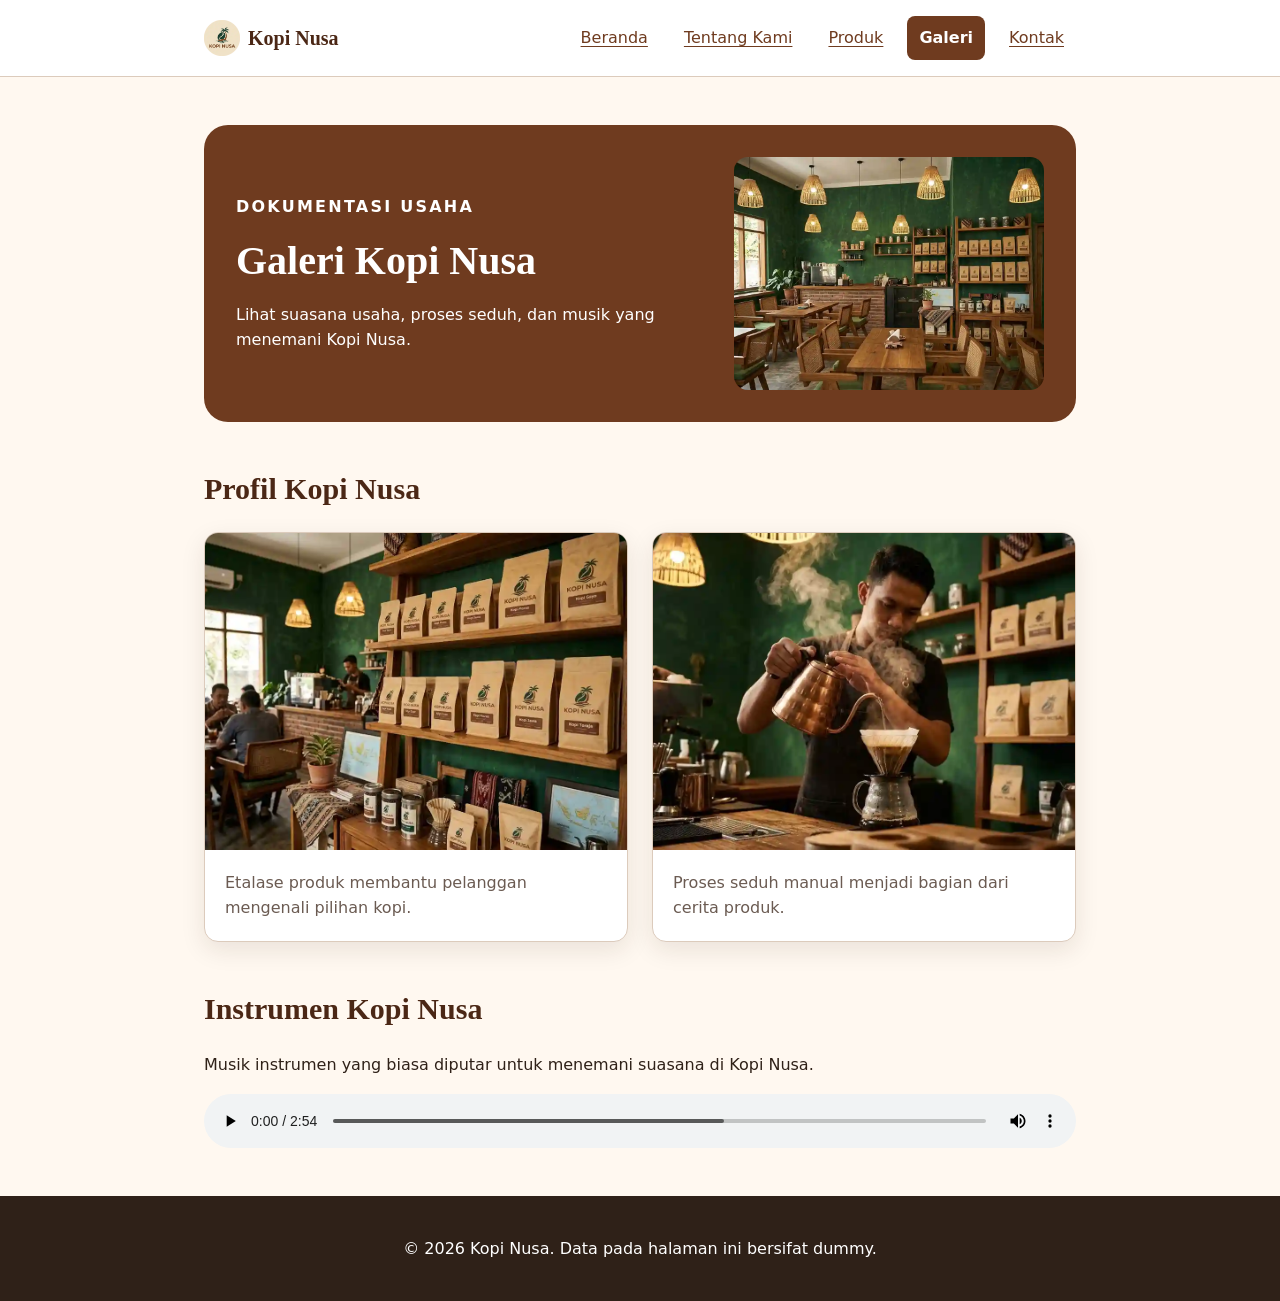
==== commit 23f6624a: "Feat : Menambahkan responsive mobile sesuai anjuran" ====
--- a/galeri.html
+++ b/galeri.html
@@ -6,6 +6,7 @@
     <meta name="viewport" content="width=device-width, initial-scale=1" />
     <title>Galeri Kopi Nusa - Website UMKM</title>
     <link rel="stylesheet" href="css/style.css" />
+    <link rel="icon" href="assets/images/logo_kopi_nusa_nw.webp" type="image/webp" />
 </head>
 
 <body>
@@ -13,7 +14,7 @@
     <header class="site-header">
         <nav class="nav" aria-label="Navigasi utama">
             <a class="brand" href="index.html">
-                <img class="brand-logo" src="assets/images/logo_kopi_nusa_nw.webp" alt="Logo Kopi Nusa" />
+                <img class="brand-logo" src="assets/images/logo_kopi_nusa_nw.webp" width="72" height="72" alt="Logo Kopi Nusa" />
                 Kopi Nusa
             </a>
             <ul>
@@ -26,25 +27,33 @@
         </nav>
     </header>
     <main id="konten" class="page">
-        <h1>Galeri Kopi Nusa</h1>
-        <p>Lihat suasana usaha, proses seduh, dan musik yang menemani Kopi Nusa.</p>
+        <section class="hero" aria-labelledby="galeri-title">
+            <div class="hero-content">
+                <p class="eyebrow">Dokumentasi Usaha</p>
+                <h1 id="galeri-title">Galeri Kopi Nusa</h1>
+                <p>Lihat suasana usaha, proses seduh, dan musik yang menemani Kopi Nusa.</p>
+            </div>
+            <img class="hero-image" src="assets/images/suasana_kopi_nusa_nw.webp" width="800" height="600"
+                alt="Suasana di dalam kedai Kopi Nusa" />
+        </section>
         <section aria-labelledby="media-title">
-            <h2 id="media-title">Media Usaha</h2>
+            <h2 id="media-title">Profil Kopi Nusa</h2>
             <div class="gallery-grid">
                 <figure class="media-card">
-                    <img src="assets/images/etalase_produk.webp" alt="Etalase Kopi Nusa berisi kemasan kopi lokal" />
+                    <img src="assets/images/etalase_produk.webp" width="800" height="600" loading="lazy"
+                        alt="Etalase Kopi Nusa berisi kemasan kopi lokal" />
                     <figcaption>Etalase produk membantu pelanggan mengenali pilihan kopi.</figcaption>
                 </figure>
                 <figure class="media-card">
-                    <img src="assets/images/foto_barista.webp" alt="Barista menuang air panas ke dripper kopi" />
+                    <img src="assets/images/foto_barista.webp" width="800" height="600" loading="lazy"
+                        alt="Barista menuang air panas ke dripper kopi" />
                     <figcaption>Proses seduh manual menjadi bagian dari cerita produk.</figcaption>
                 </figure>
             </div>
         </section>
         <section aria-labelledby="instrumen-title">
             <h2 id="instrumen-title">Instrumen Kopi Nusa</h2>
-            <p id="instrumen-note">Musik instrumen yang biasa diputar untuk menemani suasana di Kopi Nusa.
-            </p>
+            <p id="instrumen-note">Musik instrumen yang biasa diputar untuk menemani suasana di Kopi Nusa.</p>
             <audio controls aria-describedby="instrumen-note" src="assets/audio/kopi_nusa_instrumen.mp3">
                 Browser Anda tidak mendukung pemutar audio.
             </audio>
--- a/css/style.css
+++ b/css/style.css
@@ -27,6 +27,16 @@
 
     --font-body: system-ui, -apple-system, BlinkMacSystemFont, "Segoe UI", sans-serif;
     --font-heading: Georgia, "Times New Roman", serif;
+
+    /* Token fluida (P07): batas minimum dan maksimum aman */
+    --page-max: 57.5rem;                                   /* 920px */
+    --page-gutter: clamp(1rem, 4vw, 1.5rem);               /* 16px -> 24px */
+    --space-section: clamp(1.5rem, 1rem + 3vw, 3rem);      /* 24px -> 48px */
+    --space-hero: clamp(1.25rem, 0.5rem + 4vw, 2rem);      /* 20px -> 32px */
+    --space-card: clamp(0.75rem, 2vw, 1.25rem);            /* 12px -> 20px */
+    --fs-h1: clamp(1.75rem, 1.25rem + 2.5vw, 2.5rem);      /* 28px -> 40px */
+    --fs-h2: clamp(1.375rem, 1.1rem + 1.5vw, 1.875rem);    /* 22px -> 30px */
+    --touch-min: 2.75rem;                                  /* 44px */
 }
 
 *,
@@ -46,6 +56,7 @@
     font-family: var(--font-body);
     font-size: 1rem;
     line-height: 1.6;
+    overflow-wrap: break-word;
 }
 
 h1,
@@ -56,6 +67,14 @@
     line-height: 1.25;
 }
 
+h1 {
+    font-size: var(--fs-h1);
+}
+
+h2 {
+    font-size: var(--fs-h2);
+}
+
 a {
     color: var(--color-primary);
     text-decoration: underline;
@@ -82,14 +101,14 @@
 }
 
 .page {
-    max-width: 920px;
-    margin: 0 auto;
-    padding: var(--space-5) var(--space-4);
-}
-
-.produk-section,
-.kontak-section {
-    margin-top: var(--space-5);
+    width: min(100%, var(--page-max));
+    margin-inline: auto;
+    padding: var(--space-section) var(--page-gutter);
+}
+
+.page > section + section,
+.page > aside {
+    margin-top: var(--space-section);
 }
 
 .eyebrow {
@@ -137,20 +156,29 @@
 }
 
 .site-header {
-    padding: var(--space-3) var(--space-4);
+    padding: var(--space-3) var(--page-gutter);
     background: var(--color-surface);
     border-bottom: 1px solid var(--color-border);
 }
 
 .nav {
+    display: flex;
+    flex-direction: column;
+    align-items: flex-start;
+    gap: var(--space-3);
+    width: min(100%, calc(var(--page-max) - 2 * var(--page-gutter)));
+    margin-inline: auto;
+}
+
+.nav ul {
     display: flex;
     flex-direction: row;
     flex-wrap: wrap;
-    align-items: center;            
-    justify-content: space-between; 
-    gap: var(--space-1) var(--space-4);
-    max-width: 920px;
-    margin: 0 auto;
+    align-items: center;
+    gap: var(--space-1) var(--space-2);
+    padding: 0;
+    margin: 0;
+    list-style: none;
 }
 
 .brand {
@@ -165,23 +193,16 @@
 }
 
 .brand-logo {
+    flex-shrink: 0;
     width: 2.25rem;
     height: 2.25rem;
 }
 
-.nav ul {
-    display: flex;
-    flex-wrap: wrap;
+.nav li a {
+    display: inline-flex;
     align-items: center;
-    gap: var(--space-1);
-    padding: 0;
-    margin: 0;
-    list-style: none;
-}
-
-.nav li a {
-    display: inline-block;
-    padding: var(--space-1);
+    min-height: var(--touch-min);
+    padding: 0 var(--space-2);
     border-radius: var(--radius-sm);
 }
 
@@ -207,6 +228,10 @@
     border-radius: var(--radius-pill);
 }
 
+.kontak-link {
+    overflow-wrap: anywhere;
+}
+
 button:hover,
 .kontak-link:hover,
 .card-link:hover {
@@ -237,11 +262,10 @@
 
 .hero {
     display: grid;
-    grid-template-columns: minmax(0, 1.2fr) minmax(0, 1fr);
-    grid-template-rows: auto;
-    gap: var(--space-5);
+    grid-template-columns: minmax(0, 1fr);
+    gap: var(--space-hero);
     align-items: center;
-    padding: var(--space-5);
+    padding: var(--space-hero);
     color: var(--color-surface);
     background: var(--color-primary);
     border-radius: var(--radius-lg);
@@ -249,8 +273,8 @@
 
 .hero-content {
     display: flex;
-    flex-direction: column;         
-    align-items: flex-start;        
+    flex-direction: column;
+    align-items: flex-start;
     gap: var(--space-3);
 }
 
@@ -258,10 +282,7 @@
     margin: 0;
 }
 
-.hero h1 {
-    color: var(--color-surface);
-}
-
+.hero h1,
 .hero .eyebrow {
     color: var(--color-surface);
 }
@@ -269,36 +290,39 @@
 .hero-image {
     display: block;
     width: 100%;
+    max-height: min(70vh, 28rem);
     aspect-ratio: 4 / 3;
     object-fit: cover;
     border-radius: var(--radius-md);
 }
 
-.page-hero,
-.tentang-hero {
-    padding: var(--space-4);
+.page-hero {
+    padding: var(--space-hero);
     margin-bottom: var(--space-4);
     background: var(--color-surface);
     border: 1px solid var(--color-border);
     border-radius: var(--radius-lg);
 }
 
-.tentang-hero img {
-    display: block;
-    border-radius: var(--radius-md);
+.product-grid,
+.gallery-grid {
+    display: grid;
+    grid-template-columns: minmax(0, 1fr);
+    gap: var(--space-4);
 }
 
 .product-grid {
-    display: grid;
-    grid-template-columns: repeat(2, minmax(0, 1fr));
-    gap: var(--space-4);
-    align-items: stretch;           
+    align-items: stretch;
+}
+
+.gallery-grid {
+    align-items: start;
 }
 
 .product-card {
-    position: relative;             
-    display: flex;
-    flex-direction: column;         
+    position: relative;
+    display: flex;
+    flex-direction: column;
     margin: 0;
     overflow: hidden;
     background: var(--color-surface);
@@ -321,10 +345,10 @@
 
 .product-body {
     display: flex;
-    flex: 1;                        
+    flex: 1;
     flex-direction: column;
     gap: var(--space-1);
-    padding: var(--space-3);
+    padding: var(--space-card);
     margin: 0;
 }
 
@@ -341,11 +365,11 @@
 
 .card-actions {
     display: flex;
-    flex-direction: row;            
+    flex-direction: row;
     flex-wrap: wrap;
-    align-items: center;            
+    align-items: center;
     gap: var(--space-1);
-    margin-top: auto;               
+    margin-top: auto;
     padding-top: var(--space-1);
 }
 
@@ -364,40 +388,9 @@
     border-radius: var(--radius-pill);
 }
 
-.kontak-box {
-    display: flex;
-    flex-direction: row;            
-    flex-wrap: wrap;
-    align-items: flex-start;        
-    gap: var(--space-4);
-    padding: var(--space-4);
-    background: var(--color-surface);
-    border: 1px solid var(--color-border);
-    border-radius: var(--radius-md);
-}
-
-.kontak-info,
-.kontak-aksi {
-    flex: 1 1 16rem;
-    min-width: 0;
-}
-
-.kontak-info p {
-    margin: 0 0 var(--space-1);
-}
-
-.kontak-aksi {
-    display: flex;
-    flex-direction: column;         
-    align-items: flex-start;        
-    gap: var(--space-1);
-}
-
-.gallery-grid {
-    display: grid;
-    grid-template-columns: repeat(2, minmax(0, 1fr));
-    gap: var(--space-4);
-    align-items: start;
+.product-card figcaption.product-body {
+    margin: 0;
+    color: var(--color-muted);
 }
 
 .media-card {
@@ -417,7 +410,7 @@
 }
 
 .media-card figcaption {
-    padding: var(--space-3);
+    padding: var(--space-card);
     margin: 0;
 }
 
@@ -426,14 +419,37 @@
     width: 100%;
 }
 
-.product-card figcaption.product-body {
-    margin: 0;
-    color: var(--color-muted);
+.kontak-box {
+    display: flex;
+    flex-direction: row;
+    flex-wrap: wrap;
+    align-items: flex-start;
+    gap: var(--space-4);
+    padding: var(--space-card);
+    background: var(--color-surface);
+    border: 1px solid var(--color-border);
+    border-radius: var(--radius-md);
+}
+
+.kontak-info,
+.kontak-aksi {
+    flex: 1 1 16rem;
+    min-width: 0;
+}
+
+.kontak-info p {
+    margin: 0 0 var(--space-1);
+}
+
+.kontak-aksi {
+    display: flex;
+    flex-direction: column;
+    align-items: flex-start;
+    gap: var(--space-1);
 }
 
 .tips-section {
     padding: var(--space-3) var(--space-4);
-    margin-top: var(--space-5);
     background: var(--color-surface);
     border-left: 6px solid var(--color-accent-text);
     border-radius: var(--radius-sm);
@@ -465,6 +481,20 @@
 thead th {
     color: var(--color-surface);
     background: var(--color-primary);
+}
+
+.table-scroll {
+    max-width: 100%;
+    overflow-x: auto;
+}
+
+.table-scroll:focus-visible {
+    outline: 3px solid var(--color-focus);
+    outline-offset: 3px;
+}
+
+.table-scroll table {
+    min-width: max(40rem, 100%);
 }
 
 .field {
@@ -504,6 +534,7 @@
 }
 
 fieldset {
+    min-width: 0;
     padding: var(--space-3);
     margin: 0 0 var(--space-3);
     border: 1px solid var(--color-border-strong);
@@ -516,18 +547,23 @@
 }
 
 fieldset label {
-    display: block;
-    padding: var(--space-1) 0;
+    display: flex;
+    align-items: center;
+    gap: var(--space-1);
+    min-height: var(--touch-min);
 }
 
 input[type="radio"] {
-    width: auto;
+    flex-shrink: 0;
+    width: 1.25rem;
+    height: 1.25rem;
+    margin: 0;
     accent-color: var(--color-primary);
 }
 
 .form-actions {
     display: flex;
-    flex-direction: row;            
+    flex-direction: row;
     flex-wrap: wrap;
     align-items: center;
     gap: var(--space-2);
@@ -546,4 +582,32 @@
     color: var(--color-surface);
     text-align: center;
     background: var(--color-text);
+}
+
+@media (min-width: 42rem) {
+    .gallery-grid {
+        grid-template-columns: repeat(2, minmax(0, 1fr));
+    }
+}
+
+@media (min-width: 48rem) {
+    .hero {
+        grid-template-columns: minmax(0, 1.2fr) minmax(0, 0.8fr);
+    }
+
+    .product-grid {
+        grid-template-columns: repeat(2, minmax(0, 1fr));
+    }
+}
+
+@media (min-width: 60rem) {
+    .nav {
+        flex-direction: row;
+        align-items: center;
+        justify-content: space-between;
+    }
+
+    .product-grid {
+        grid-template-columns: repeat(3, minmax(0, 1fr));
+    }
 }
